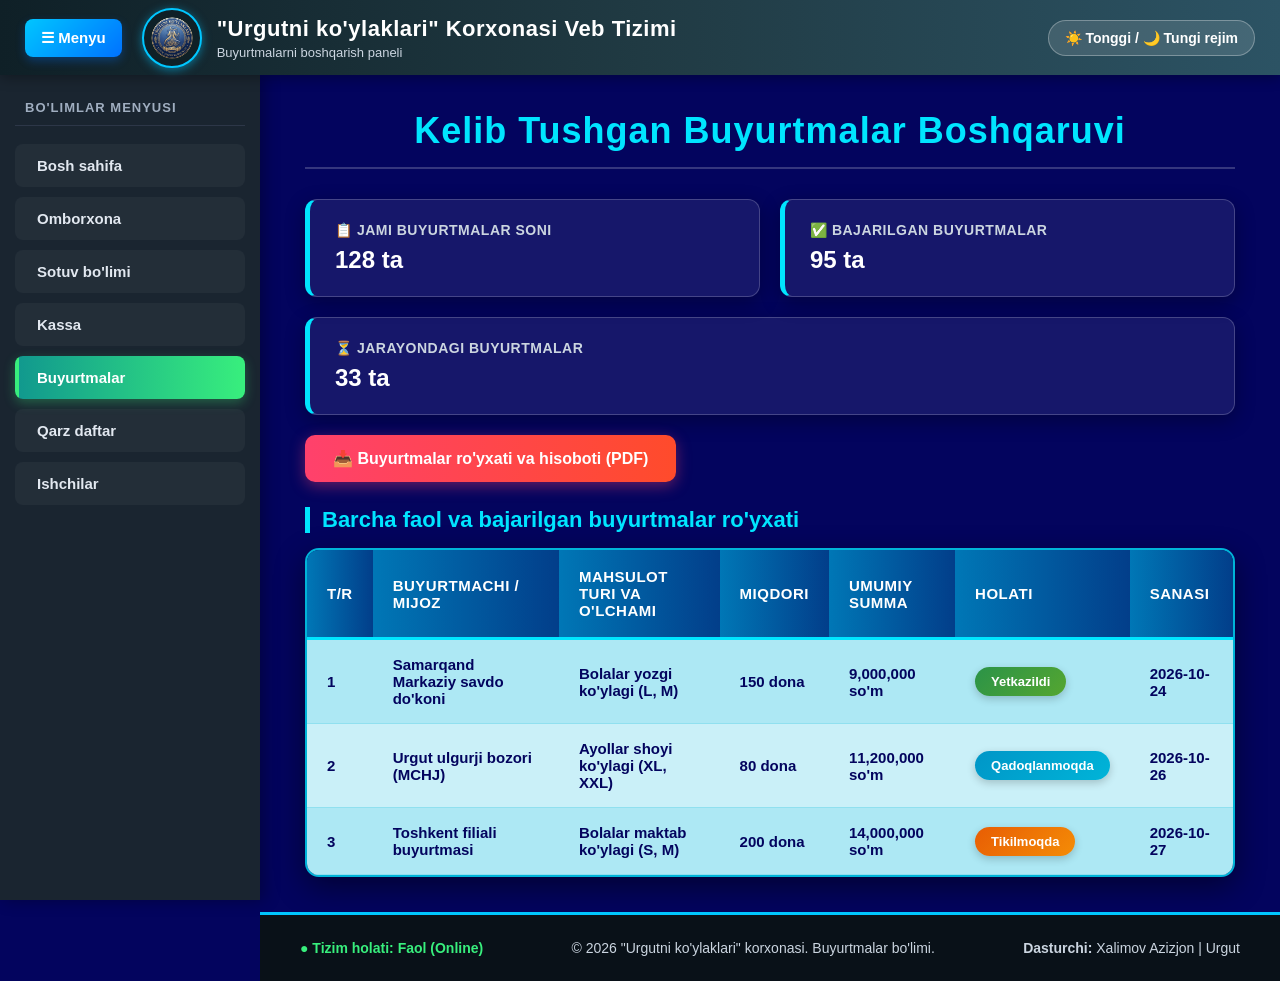
==== buyurtmalar.html @ d0684150 "Add files via upload" ====
<!DOCTYPE html>
<html lang="uz">
<head>
    <meta charset="UTF-8">
    <title>👕 "Urgutni ko'ylaklari" - Buyurtmalar Bo'limi</title>
    <style>
        /* Umumiy sahifa sozlamalari */
        body {
            font-family: 'Segoe UI', Tahoma, Geneva, Verdana, sans-serif;
            margin: 0;
            padding: 0;
            background-color: #03045e;
        }

        #menu-toggle, #theme-toggle {
            display: none;
        }

        /* Header qismi */
        header {
            position: fixed;
            top: 0;
            left: 0;
            right: 0;
            height: 75px;
            background: linear-gradient(90deg, #0f2027, #203a43, #2c5364);
            color: white;
            display: flex;
            align-items: center;
            justify-content: space-between;
            padding: 0 25px;
            box-shadow: 0 3px 12px rgba(0,0,0,0.3);
            z-index: 1000;
        }

        .header-left {
            display: flex;
            align-items: center;
        }

        .menu-btn {
            background: linear-gradient(135deg, #00c6ff, #0072ff);
            color: white;
            padding: 10px 16px;
            border-radius: 8px;
            cursor: pointer;
            font-size: 15px;
            font-weight: bold;
            margin-right: 20px;
            box-shadow: 0 4px 10px rgba(0, 114, 255, 0.3);
            transition: all 0.3s ease;
            user-select: none;
        }

        .menu-btn:hover {
            background: linear-gradient(135deg, #f857a6, #ff5858);
            transform: scale(1.05);
        }

        .brand-box {
            display: flex;
            align-items: center;
            gap: 15px;
        }

        .logo-wrapper {
            width: 56px;
            height: 56px;
            border-radius: 50%;
            border: 2px solid #00c6ff;
            box-shadow: 0 2px 10px rgba(0, 198, 255, 0.5);
            overflow: hidden;
            display: flex;
            align-items: center;
            justify-content: center;
            background-color: #0f2027;
            flex-shrink: 0;
        }

        .logo-img {
            width: 100%;
            height: 100%;
            object-fit: cover;
            transform: scale(1.25);
        }

        .header-title h1 {
            margin: 0;
            font-size: 22px;
            letter-spacing: 0.5px;
        }

        .header-title p {
            margin: 3px 0 0 0;
            color: #cbd5e0;
            font-size: 13px;
        }

        .theme-btn {
            background: rgba(255, 255, 255, 0.12);
            color: #ffffff;
            border: 1px solid rgba(255, 255, 255, 0.3);
            padding: 9px 16px;
            border-radius: 20px;
            cursor: pointer;
            font-weight: 600;
            font-size: 14px;
            transition: all 0.3s ease;
            user-select: none;
        }

        .theme-btn:hover {
            background: #00c6ff;
            color: #0f2027;
            border-color: #00c6ff;
        }

        /* Chap Sidebar */
        .left-sidebar {
            position: fixed;
            top: 75px;
            left: 0;
            bottom: 0;
            width: 260px;
            background-color: #1a2530;
            padding: 25px 15px;
            box-sizing: border-box;
            box-shadow: 4px 0 15px rgba(0,0,0,0.3);
            transition: transform 0.3s ease;
            z-index: 999;
            overflow-y: auto;
        }

        .left-sidebar h3 {
            color: #a0aec0;
            font-size: 13px;
            text-transform: uppercase;
            margin-top: 0;
            margin-bottom: 18px;
            padding-left: 10px;
            border-bottom: 1px solid #2d3748;
            padding-bottom: 10px;
            letter-spacing: 1px;
        }

        .left-sidebar a {
            display: block;
            color: #e2e8f0;
            text-decoration: none;
            padding: 13px 18px;
            margin-bottom: 10px;
            border-radius: 8px;
            font-weight: 600;
            font-size: 15px;
            background-color: rgba(255, 255, 255, 0.04);
            transition: all 0.3s ease;
            border-left: 4px solid transparent;
        }

        .left-sidebar a:hover {
            background: linear-gradient(90deg, #00c6ff 0%, #0072ff 100%);
            color: #ffffff;
            transform: translateX(8px);
            border-left: 4px solid #fff;
            box-shadow: 0 4px 15px rgba(0, 198, 255, 0.4);
        }

        .left-sidebar a.active {
            background: linear-gradient(90deg, #11998e 0%, #38ef7d 100%);
            color: #ffffff;
            box-shadow: 0 4px 12px rgba(56, 239, 125, 0.3);
        }

        /* Asosiy qism */
        .page-wrapper {
            margin-top: 75px;
            margin-left: 260px;
            transition: margin-left 0.3s ease;
            min-height: calc(100vh - 75px);
            display: flex;
            flex-direction: column;
        }

        #menu-toggle:checked ~ .left-sidebar {
            transform: translateX(-260px);
        }

        #menu-toggle:checked ~ .page-wrapper {
            margin-left: 0;
        }

        .main-content {
            flex: 1;
            padding: 35px 45px;
            background-color: #03045e;
            color: #ffffff;
            transition: background-color 0.3s ease, color 0.3s ease;
        }

        .top-description {
            text-align: center;
            margin-bottom: 30px;
            padding-bottom: 15px;
            border-bottom: 2px solid rgba(255, 255, 255, 0.2);
        }

        .top-description h2 {
            color: #00e5ff;
            font-size: 36px;
            margin: 0;
            letter-spacing: 1px;
        }

        /* Statistika kartochkalari */
        .stats-grid {
            display: flex;
            gap: 20px;
            margin-bottom: 20px;
            flex-wrap: wrap;
        }

        .stat-card {
            flex: 1;
            min-width: 250px;
            background: rgba(255, 255, 255, 0.08);
            border: 1px solid rgba(255, 255, 255, 0.2);
            border-left: 5px solid #00e5ff;
            padding: 22px 25px;
            border-radius: 12px;
            box-shadow: 0 6px 20px rgba(0,0,0,0.3);
            transition: transform 0.3s ease;
        }

        .stat-card:hover {
            transform: translateY(-5px);
            background: rgba(255, 255, 255, 0.14);
        }

        .stat-card h4 {
            margin: 0 0 8px 0;
            font-size: 14px;
            color: #cbd5e0;
            text-transform: uppercase;
            letter-spacing: 0.5px;
        }

        .stat-card .stat-value {
            font-size: 24px;
            font-weight: bold;
            color: #ffffff;
        }

        /* PDF Hisobot tugmasi bloki */
        .pdf-report-section {
            margin-bottom: 25px;
        }

        .pdf-report-btn {
            display: inline-block;
            background: linear-gradient(90deg, #ff416c, #ff4b2b);
            color: white;
            text-decoration: none;
            padding: 14px 28px;
            border-radius: 10px;
            font-weight: bold;
            font-size: 16px;
            text-align: center;
            box-shadow: 0 4px 15px rgba(255, 65, 108, 0.4);
            transition: transform 0.3s ease, box-shadow 0.3s ease;
        }

        .pdf-report-btn:hover {
            transform: translateY(-3px);
            box-shadow: 0 6px 20px rgba(255, 65, 108, 0.6);
        }

        /* Jadval dizayni */
        .table-section h3 {
            color: #00e5ff;
            font-size: 22px;
            margin-bottom: 15px;
            border-left: 5px solid #00e5ff;
            padding-left: 12px;
        }

        .table-container {
            border-radius: 14px;
            overflow: hidden;
            box-shadow: 0 10px 30px rgba(0, 0, 0, 0.45);
            border: 2px solid #00b4d8;
        }

        table {
            width: 100%;
            border-collapse: collapse;
        }

        th {
            background: linear-gradient(90deg, #0077b6, #023e8a);
            color: #ffffff;
            padding: 18px 20px;
            text-align: left;
            font-size: 15px;
            font-weight: bold;
            text-transform: uppercase;
            letter-spacing: 0.5px;
            border-bottom: 3px solid #00e5ff;
        }

        td {
            padding: 16px 20px;
            text-align: left;
            font-size: 15px;
            font-weight: 600;
            color: #03045e;
            border-bottom: 1px solid #90e0ef;
            transition: all 0.3s ease;
        }

        tr:nth-child(odd) td {
            background-color: #caf0f8;
        }

        tr:nth-child(even) td {
            background-color: #ade8f4;
        }

        tr:hover td {
            background: linear-gradient(90deg, #00b4d8, #0077b6);
            color: #ffffff;
            transform: scale(1.005);
            box-shadow: 0 4px 15px rgba(0, 180, 216, 0.4);
        }

        tr:hover td:first-child {
            border-left: 6px solid #00e5ff;
        }

        .badge {
            padding: 7px 16px;
            border-radius: 20px;
            font-size: 13px;
            font-weight: bold;
            color: white;
            display: inline-block;
            box-shadow: 0 3px 8px rgba(0,0,0,0.2);
        }

        .badge-green { background: linear-gradient(135deg, #2b9348, #55a630); }
        .badge-blue { background: linear-gradient(135deg, #0096c7, #00b4d8); }
        .badge-yellow { background: linear-gradient(135deg, #e85d04, #f48c06); }

        /* TONGGI REJIM SOZLAMALARI */
        #theme-toggle:checked ~ .page-wrapper .main-content {
            background-color: #f0f4f8;
            color: #2d3748;
        }

        #theme-toggle:checked ~ .page-wrapper .top-description h2,
        #theme-toggle:checked ~ .page-wrapper .table-section h3 {
            color: #03045e;
        }

        #theme-toggle:checked ~ .page-wrapper .stat-card {
            background: #ffffff;
            border-color: #cbd5e0;
            border-left: 5px solid #03045e;
        }

        #theme-toggle:checked ~ .page-wrapper .stat-card h4 {
            color: #718096;
        }

        #theme-toggle:checked ~ .page-wrapper .stat-card .stat-value {
            color: #03045e;
        }

        /* Footer */
        footer {
            background-color: #091118;
            color: #cbd5e0;
            padding: 25px 40px;
            display: flex;
            justify-content: space-between;
            align-items: center;
            flex-wrap: wrap;
            font-size: 14px;
            border-top: 3px solid #00c6ff;
        }

        .footer-status {
            color: #38ef7d;
            font-weight: bold;
        }
    </style>
</head>
<body>

    <input type="checkbox" id="menu-toggle">
    <input type="checkbox" id="theme-toggle">

    <!-- Header qismi -->
    <header>
        <div class="header-left">
            <label for="menu-toggle" class="menu-btn">☰ Menyu</label>
            <div class="brand-box">
                <div class="logo-wrapper">
                    <img src="assets/logo.png" alt="Logotip" class="logo-img">
                </div>
                <div class="header-title">
                    <h1>"Urgutni ko'ylaklari" Korxonasi Veb Tizimi</h1>
                    <p>Buyurtmalarni boshqarish paneli</p>
                </div>
            </div>
        </div>
        <label for="theme-toggle" class="theme-btn">☀️ Tonggi / 🌙 Tungi rejim</label>
    </header>

    <!-- Chap Sidebar -->
    <aside class="left-sidebar">
        <h3>Bo'limlar menyusi</h3>
        <a href="dashboard.html">Bosh sahifa</a>
        <a href="omborxona.html">Omborxona</a>
        <a href="sotuv.html">Sotuv bo'limi</a>
        <a href="kassa.html">Kassa</a>
        <a href="buyurtmalar.html" class="active">Buyurtmalar</a>
        <a href="qarz_daftar.html">Qarz daftar</a>
        <a href="ishchilar.html">Ishchilar</a>
    </aside>

    <!-- Asosiy qism -->
    <div class="page-wrapper">
        <main class="main-content">
            
            <div class="top-description">
                <h2>Kelib Tushgan Buyurtmalar Boshqaruvi</h2>
            </div>

            <!-- Statistika kartochkalari -->
            <div class="stats-grid">
                <div class="stat-card">
                    <h4>📋 Jami Buyurtmalar Soni</h4>
                    <div class="stat-value">128 ta</div>
                </div>
                <div class="stat-card">
                    <h4>✅ Bajarilgan Buyurtmalar</h4>
                    <div class="stat-value">95 ta</div>
                </div>
                <div class="stat-card">
                    <h4>⏳ Jarayondagi Buyurtmalar</h4>
                    <div class="stat-value">33 ta</div>
                </div>
            </div>

            <!-- Buyurtmalar ro'yxati PDF hisoboti tugmasi -->
            <div class="pdf-report-section">
                <a href="assets/buyurtmalar_hisobot.pdf" target="_blank" class="pdf-report-btn">📥 Buyurtmalar ro'yxati va hisoboti (PDF)</a>
            </div>

            <!-- Buyurtmalar jadvali -->
            <div class="table-section">
                <h3>Barcha faol va bajarilgan buyurtmalar ro'yxati</h3>
                <div class="table-container">
                    <table>
                        <tr>
                            <th>T/r</th>
                            <th>Buyurtmachi / Mijoz</th>
                            <th>Mahsulot turi va o'lchami</th>
                            <th>Miqdori</th>
                            <th>Umumiy summa</th>
                            <th>Holati</th>
                            <th>Sanasi</th>
                        </tr>
                        <tr>
                            <td>1</td>
                            <td>Samarqand Markaziy savdo do'koni</td>
                            <td>Bolalar yozgi ko'ylagi (L, M)</td>
                            <td>150 dona</td>
                            <td>9,000,000 so'm</td>
                            <td><span class="badge badge-green">Yetkazildi</span></td>
                            <td>2026-10-24</td>
                        </tr>
                        <tr>
                            <td>2</td>
                            <td>Urgut ulgurji bozori (MCHJ)</td>
                            <td>Ayollar shoyi ko'ylagi (XL, XXL)</td>
                            <td>80 dona</td>
                            <td>11,200,000 so'm</td>
                            <td><span class="badge badge-blue">Qadoqlanmoqda</span></td>
                            <td>2026-10-26</td>
                        </tr>
                        <tr>
                            <td>3</td>
                            <td>Toshkent filiali buyurtmasi</td>
                            <td>Bolalar maktab ko'ylagi (S, M)</td>
                            <td>200 dona</td>
                            <td>14,000,000 so'm</td>
                            <td><span class="badge badge-yellow">Tikilmoqda</span></td>
                            <td>2026-10-27</td>
                        </tr>
                    </table>
                </div>
            </div>

        </main>

        <!-- Footer -->
        <footer>
            <div>
                <span class="footer-status">● Tizim holati: Faol (Online)</span>
            </div>
            <div>
                &copy; 2026 "Urgutni ko'ylaklari" korxonasi. Buyurtmalar bo'limi.
            </div>
            <div>
                <strong>Dasturchi:</strong> Xalimov Azizjon | Urgut
            </div>
        </footer>
    </div>

</body>
</html>
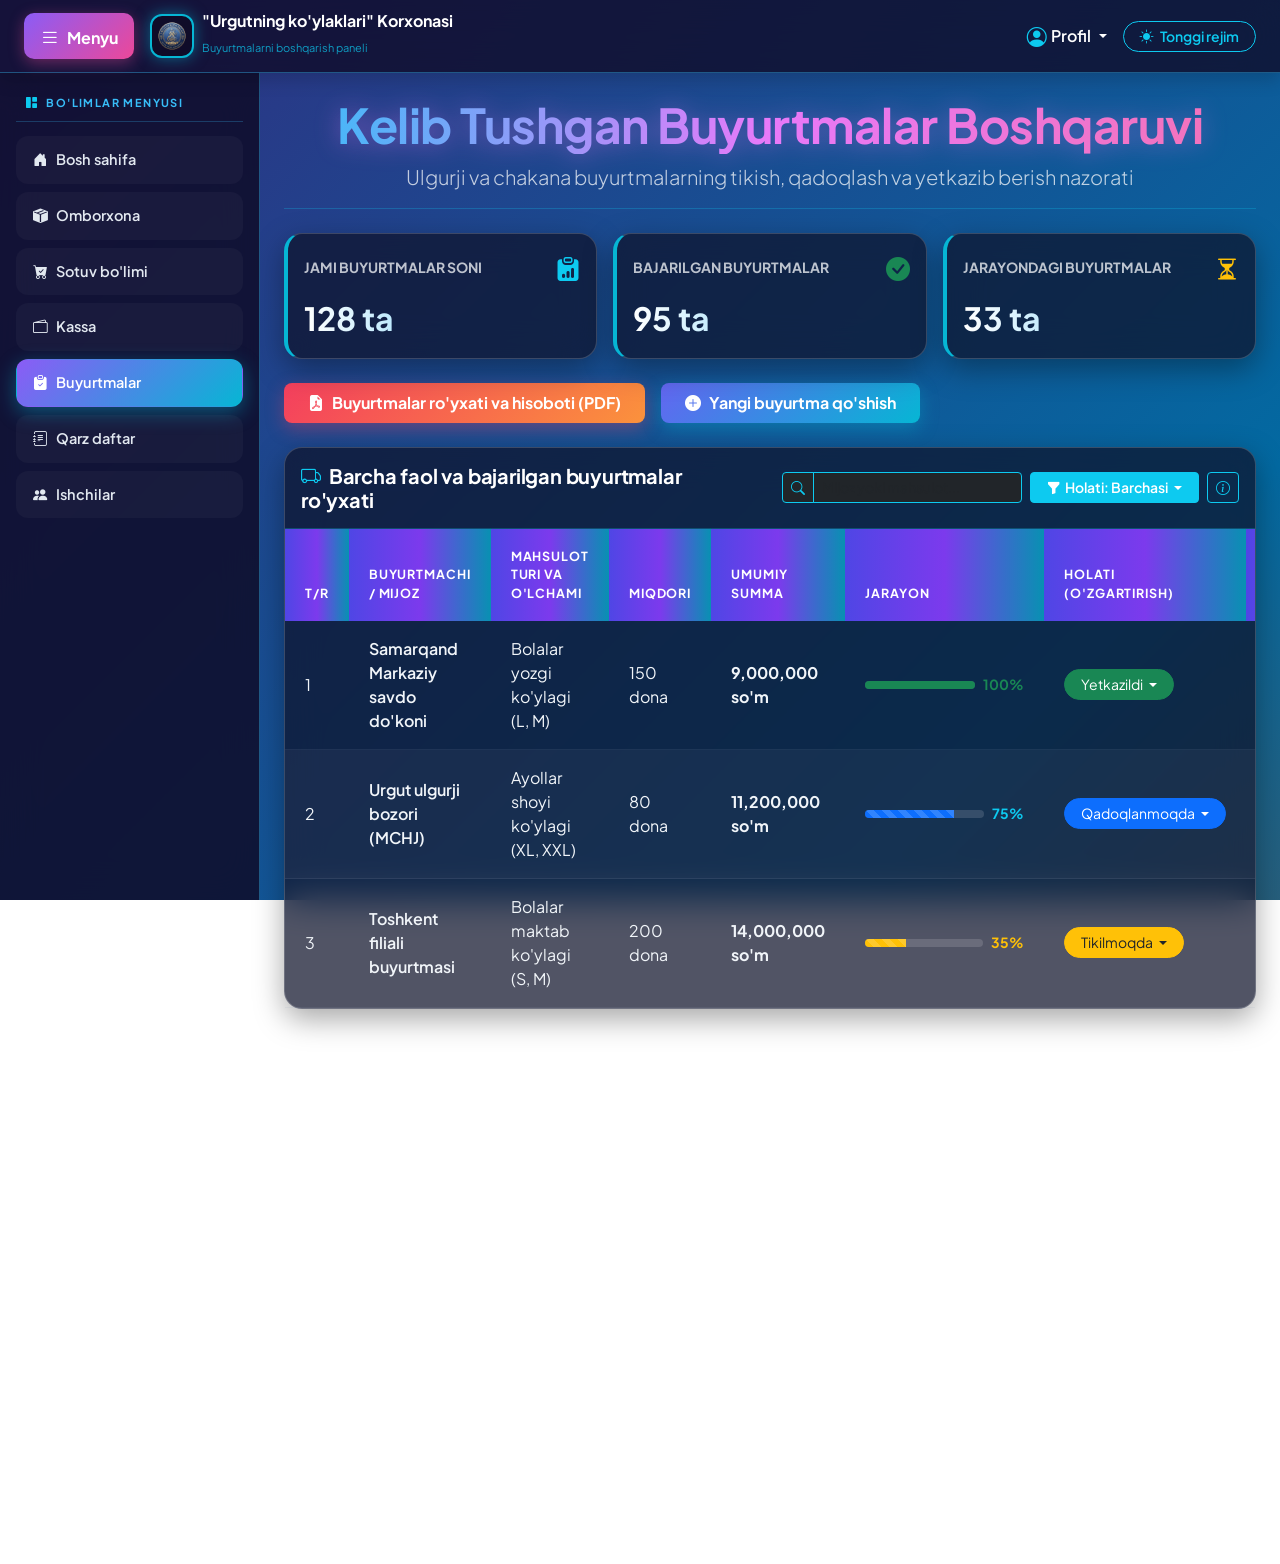
==== commit ee4418c8: "Bootstrap 5 va yangi Glassmorphism dizayn qo'shildi" ====
--- a/buyurtmalar.html
+++ b/buyurtmalar.html
@@ -2,521 +2,632 @@
 <html lang="uz">
 <head>
     <meta charset="UTF-8">
-    <title>👕 "Urgutni ko'ylaklari" - Buyurtmalar Bo'limi</title>
+    <!-- 1-ko'rsatkich: Moslashuvchanlik (Responsive) -->
+    <meta name="viewport" content="width=device-width, initial-scale=1.0">
+    <title>👕 "Urgutning ko'ylaklari" - Buyurtmalar Bo'limi</title>
+
+    <!-- Bootstrap 5 CSS -->
+    <link href="https://cdn.jsdelivr.net/npm/bootstrap@5.3.3/dist/css/bootstrap.min.css" rel="stylesheet">
+    <!-- 5-ko'rsatkich: Bootstrap Icons -->
+    <link href="https://cdn.jsdelivr.net/npm/bootstrap-icons@1.11.3/font/bootstrap-icons.min.css" rel="stylesheet">
+    <!-- Yagona umumiy CSS -->
+    <link rel="stylesheet" href="css/dashboard.css">
+
+    <!-- Buyurtmalar bo'limiga xos jilolanuvchi gradient -->
     <style>
-        /* Umumiy sahifa sozlamalari */
-        body {
-            font-family: 'Segoe UI', Tahoma, Geneva, Verdana, sans-serif;
-            margin: 0;
-            padding: 0;
-            background-color: #03045e;
-        }
-
-        #menu-toggle, #theme-toggle {
-            display: none;
-        }
-
-        /* Header qismi */
-        header {
-            position: fixed;
-            top: 0;
-            left: 0;
-            right: 0;
-            height: 75px;
-            background: linear-gradient(90deg, #0f2027, #203a43, #2c5364);
-            color: white;
-            display: flex;
-            align-items: center;
-            justify-content: space-between;
-            padding: 0 25px;
-            box-shadow: 0 3px 12px rgba(0,0,0,0.3);
-            z-index: 1000;
-        }
-
-        .header-left {
-            display: flex;
-            align-items: center;
-        }
-
-        .menu-btn {
-            background: linear-gradient(135deg, #00c6ff, #0072ff);
-            color: white;
-            padding: 10px 16px;
-            border-radius: 8px;
-            cursor: pointer;
-            font-size: 15px;
-            font-weight: bold;
-            margin-right: 20px;
-            box-shadow: 0 4px 10px rgba(0, 114, 255, 0.3);
-            transition: all 0.3s ease;
-            user-select: none;
-        }
-
-        .menu-btn:hover {
-            background: linear-gradient(135deg, #f857a6, #ff5858);
-            transform: scale(1.05);
-        }
-
-        .brand-box {
-            display: flex;
-            align-items: center;
-            gap: 15px;
-        }
-
-        .logo-wrapper {
-            width: 56px;
-            height: 56px;
-            border-radius: 50%;
-            border: 2px solid #00c6ff;
-            box-shadow: 0 2px 10px rgba(0, 198, 255, 0.5);
-            overflow: hidden;
-            display: flex;
-            align-items: center;
-            justify-content: center;
-            background-color: #0f2027;
-            flex-shrink: 0;
-        }
-
-        .logo-img {
-            width: 100%;
-            height: 100%;
-            object-fit: cover;
-            transform: scale(1.25);
-        }
-
-        .header-title h1 {
-            margin: 0;
-            font-size: 22px;
-            letter-spacing: 0.5px;
-        }
-
-        .header-title p {
-            margin: 3px 0 0 0;
-            color: #cbd5e0;
-            font-size: 13px;
-        }
-
-        .theme-btn {
-            background: rgba(255, 255, 255, 0.12);
-            color: #ffffff;
-            border: 1px solid rgba(255, 255, 255, 0.3);
-            padding: 9px 16px;
-            border-radius: 20px;
-            cursor: pointer;
-            font-weight: 600;
-            font-size: 14px;
-            transition: all 0.3s ease;
-            user-select: none;
-        }
-
-        .theme-btn:hover {
-            background: #00c6ff;
-            color: #0f2027;
-            border-color: #00c6ff;
-        }
-
-        /* Chap Sidebar */
-        .left-sidebar {
-            position: fixed;
-            top: 75px;
-            left: 0;
-            bottom: 0;
-            width: 260px;
-            background-color: #1a2530;
-            padding: 25px 15px;
-            box-sizing: border-box;
-            box-shadow: 4px 0 15px rgba(0,0,0,0.3);
-            transition: transform 0.3s ease;
-            z-index: 999;
-            overflow-y: auto;
-        }
-
-        .left-sidebar h3 {
-            color: #a0aec0;
-            font-size: 13px;
-            text-transform: uppercase;
-            margin-top: 0;
-            margin-bottom: 18px;
-            padding-left: 10px;
-            border-bottom: 1px solid #2d3748;
-            padding-bottom: 10px;
-            letter-spacing: 1px;
-        }
-
-        .left-sidebar a {
-            display: block;
-            color: #e2e8f0;
-            text-decoration: none;
-            padding: 13px 18px;
-            margin-bottom: 10px;
-            border-radius: 8px;
-            font-weight: 600;
-            font-size: 15px;
-            background-color: rgba(255, 255, 255, 0.04);
-            transition: all 0.3s ease;
-            border-left: 4px solid transparent;
-        }
-
-        .left-sidebar a:hover {
-            background: linear-gradient(90deg, #00c6ff 0%, #0072ff 100%);
-            color: #ffffff;
-            transform: translateX(8px);
-            border-left: 4px solid #fff;
-            box-shadow: 0 4px 15px rgba(0, 198, 255, 0.4);
-        }
-
-        .left-sidebar a.active {
-            background: linear-gradient(90deg, #11998e 0%, #38ef7d 100%);
-            color: #ffffff;
-            box-shadow: 0 4px 12px rgba(56, 239, 125, 0.3);
-        }
-
-        /* Asosiy qism */
-        .page-wrapper {
-            margin-top: 75px;
-            margin-left: 260px;
-            transition: margin-left 0.3s ease;
-            min-height: calc(100vh - 75px);
-            display: flex;
-            flex-direction: column;
-        }
-
-        #menu-toggle:checked ~ .left-sidebar {
-            transform: translateX(-260px);
-        }
-
-        #menu-toggle:checked ~ .page-wrapper {
-            margin-left: 0;
-        }
-
-        .main-content {
-            flex: 1;
-            padding: 35px 45px;
-            background-color: #03045e;
-            color: #ffffff;
-            transition: background-color 0.3s ease, color 0.3s ease;
-        }
-
-        .top-description {
-            text-align: center;
-            margin-bottom: 30px;
-            padding-bottom: 15px;
-            border-bottom: 2px solid rgba(255, 255, 255, 0.2);
-        }
-
-        .top-description h2 {
-            color: #00e5ff;
-            font-size: 36px;
-            margin: 0;
-            letter-spacing: 1px;
-        }
-
-        /* Statistika kartochkalari */
-        .stats-grid {
-            display: flex;
-            gap: 20px;
-            margin-bottom: 20px;
-            flex-wrap: wrap;
-        }
-
-        .stat-card {
-            flex: 1;
-            min-width: 250px;
-            background: rgba(255, 255, 255, 0.08);
-            border: 1px solid rgba(255, 255, 255, 0.2);
-            border-left: 5px solid #00e5ff;
-            padding: 22px 25px;
-            border-radius: 12px;
-            box-shadow: 0 6px 20px rgba(0,0,0,0.3);
-            transition: transform 0.3s ease;
-        }
-
-        .stat-card:hover {
-            transform: translateY(-5px);
-            background: rgba(255, 255, 255, 0.14);
-        }
-
-        .stat-card h4 {
-            margin: 0 0 8px 0;
-            font-size: 14px;
-            color: #cbd5e0;
-            text-transform: uppercase;
-            letter-spacing: 0.5px;
-        }
-
-        .stat-card .stat-value {
-            font-size: 24px;
-            font-weight: bold;
-            color: #ffffff;
-        }
-
-        /* PDF Hisobot tugmasi bloki */
-        .pdf-report-section {
-            margin-bottom: 25px;
-        }
-
-        .pdf-report-btn {
-            display: inline-block;
-            background: linear-gradient(90deg, #ff416c, #ff4b2b);
-            color: white;
-            text-decoration: none;
-            padding: 14px 28px;
-            border-radius: 10px;
-            font-weight: bold;
-            font-size: 16px;
-            text-align: center;
-            box-shadow: 0 4px 15px rgba(255, 65, 108, 0.4);
-            transition: transform 0.3s ease, box-shadow 0.3s ease;
-        }
-
-        .pdf-report-btn:hover {
-            transform: translateY(-3px);
-            box-shadow: 0 6px 20px rgba(255, 65, 108, 0.6);
-        }
-
-        /* Jadval dizayni */
-        .table-section h3 {
-            color: #00e5ff;
-            font-size: 22px;
-            margin-bottom: 15px;
-            border-left: 5px solid #00e5ff;
-            padding-left: 12px;
-        }
-
-        .table-container {
-            border-radius: 14px;
-            overflow: hidden;
-            box-shadow: 0 10px 30px rgba(0, 0, 0, 0.45);
-            border: 2px solid #00b4d8;
-        }
-
-        table {
-            width: 100%;
-            border-collapse: collapse;
-        }
-
-        th {
-            background: linear-gradient(90deg, #0077b6, #023e8a);
-            color: #ffffff;
-            padding: 18px 20px;
-            text-align: left;
-            font-size: 15px;
-            font-weight: bold;
-            text-transform: uppercase;
-            letter-spacing: 0.5px;
-            border-bottom: 3px solid #00e5ff;
-        }
-
-        td {
-            padding: 16px 20px;
-            text-align: left;
-            font-size: 15px;
-            font-weight: 600;
-            color: #03045e;
-            border-bottom: 1px solid #90e0ef;
-            transition: all 0.3s ease;
-        }
-
-        tr:nth-child(odd) td {
-            background-color: #caf0f8;
-        }
-
-        tr:nth-child(even) td {
-            background-color: #ade8f4;
-        }
-
-        tr:hover td {
-            background: linear-gradient(90deg, #00b4d8, #0077b6);
-            color: #ffffff;
-            transform: scale(1.005);
-            box-shadow: 0 4px 15px rgba(0, 180, 216, 0.4);
-        }
-
-        tr:hover td:first-child {
-            border-left: 6px solid #00e5ff;
-        }
-
-        .badge {
-            padding: 7px 16px;
-            border-radius: 20px;
-            font-size: 13px;
-            font-weight: bold;
-            color: white;
-            display: inline-block;
-            box-shadow: 0 3px 8px rgba(0,0,0,0.2);
-        }
-
-        .badge-green { background: linear-gradient(135deg, #2b9348, #55a630); }
-        .badge-blue { background: linear-gradient(135deg, #0096c7, #00b4d8); }
-        .badge-yellow { background: linear-gradient(135deg, #e85d04, #f48c06); }
-
-        /* TONGGI REJIM SOZLAMALARI */
-        #theme-toggle:checked ~ .page-wrapper .main-content {
-            background-color: #f0f4f8;
-            color: #2d3748;
-        }
-
-        #theme-toggle:checked ~ .page-wrapper .top-description h2,
-        #theme-toggle:checked ~ .page-wrapper .table-section h3 {
-            color: #03045e;
-        }
-
-        #theme-toggle:checked ~ .page-wrapper .stat-card {
-            background: #ffffff;
-            border-color: #cbd5e0;
-            border-left: 5px solid #03045e;
-        }
-
-        #theme-toggle:checked ~ .page-wrapper .stat-card h4 {
-            color: #718096;
-        }
-
-        #theme-toggle:checked ~ .page-wrapper .stat-card .stat-value {
-            color: #03045e;
-        }
-
-        /* Footer */
-        footer {
-            background-color: #091118;
-            color: #cbd5e0;
-            padding: 25px 40px;
-            display: flex;
-            justify-content: space-between;
-            align-items: center;
-            flex-wrap: wrap;
-            font-size: 14px;
-            border-top: 3px solid #00c6ff;
-        }
-
-        .footer-status {
-            color: #38ef7d;
-            font-weight: bold;
+        body.buyurtmalar-page {
+            background: linear-gradient(
+                -45deg,
+                #0f172a,
+                #1e3a8a,
+                #4c1d95,
+                #92400e,
+                #0369a1,
+                #312e81
+            );
+            background-size: 400% 400%;
+            animation: orderAurora 9s ease infinite;
+            background-attachment: fixed;
+        }
+
+        @keyframes orderAurora {
+            0% { background-position: 0% 50%; }
+            50% { background-position: 100% 50%; }
+            100% { background-position: 0% 50%; }
+        }
+
+        body.buyurtmalar-page.light-mode {
+            background: linear-gradient(-45deg, #e0f2fe, #ede9fe, #fef3c7, #dbeafe, #f3e8ff);
+            background-size: 400% 400%;
+            animation: orderAurora 9s ease infinite;
+        }
+
+        .pdf-order-btn {
+            background: linear-gradient(135deg, #f43f5e, #fb923c);
+            border: none;
+            box-shadow: 0 6px 18px rgba(244, 63, 94, 0.35);
+            transition: all 0.25s ease;
+        }
+
+        .pdf-order-btn:hover {
+            transform: translateY(-2px);
+            box-shadow: 0 10px 24px rgba(251, 146, 60, 0.5);
+        }
+
+        .new-order-btn {
+            background: linear-gradient(135deg, #6366f1, #06b6d4);
+            border: none;
+            box-shadow: 0 6px 18px rgba(6, 182, 212, 0.35);
+            transition: all 0.25s ease;
+        }
+
+        .new-order-btn:hover {
+            transform: translateY(-2px);
+            box-shadow: 0 10px 24px rgba(99, 102, 241, 0.55);
+        }
+
+        .order-progress {
+            height: 8px;
+            min-width: 110px;
+            background-color: rgba(255, 255, 255, 0.14);
+        }
+
+        body.light-mode .order-progress {
+            background-color: #e2e8f0;
         }
     </style>
 </head>
-<body>
-
-    <input type="checkbox" id="menu-toggle">
-    <input type="checkbox" id="theme-toggle">
-
-    <!-- Header qismi -->
-    <header>
-        <div class="header-left">
-            <label for="menu-toggle" class="menu-btn">☰ Menyu</label>
-            <div class="brand-box">
+<body class="buyurtmalar-page">
+
+    <!-- 7-ko'rsatkich: Konteynerli menyu (Navbar + Container) -->
+    <nav class="navbar navbar-expand-lg navbar-dark custom-navbar fixed-top shadow">
+        <div class="container-fluid px-3 px-lg-4">
+            <button id="menuToggleBtn" class="btn btn-info text-white fw-bold me-3 menu-btn" type="button">
+                <i class="bi bi-list fs-5 me-1"></i> Menyu
+            </button>
+
+            <a class="navbar-brand d-flex align-items-center gap-2 me-auto" href="dashboard.html">
                 <div class="logo-wrapper">
                     <img src="assets/logo.png" alt="Logotip" class="logo-img">
                 </div>
-                <div class="header-title">
-                    <h1>"Urgutni ko'ylaklari" Korxonasi Veb Tizimi</h1>
-                    <p>Buyurtmalarni boshqarish paneli</p>
-                </div>
+                <div class="d-none d-sm-block">
+                    <div class="fw-bold fs-6 lh-1 text-white">"Urgutning ko'ylaklari" Korxonasi</div>
+                    <small class="text-info opacity-75" style="font-size: 11px;">Buyurtmalarni boshqarish paneli</small>
+                </div>
+            </a>
+
+            <button class="navbar-toggler border-info" type="button" data-bs-toggle="collapse" data-bs-target="#topNavbarContent">
+                <span class="navbar-toggler-icon"></span>
+            </button>
+
+            <div class="collapse navbar-collapse justify-content-end gap-3 mt-3 mt-lg-0" id="topNavbarContent">
+                <!-- 6-ko'rsatkich: Oddiy Dropdown komponenti -->
+                <div class="dropdown">
+                    <a class="nav-link dropdown-toggle text-white fw-semibold d-flex align-items-center gap-1" href="#" role="button" data-bs-toggle="dropdown" aria-expanded="false">
+                        <i class="bi bi-person-circle text-info fs-5"></i> Profil
+                    </a>
+                    <ul class="dropdown-menu dropdown-menu-end dropdown-menu-dark border-info shadow">
+                        <li><h6 class="dropdown-header text-info">Administrator</h6></li>
+                        <li><a class="dropdown-item" href="ishchilar.html"><i class="bi bi-people me-2"></i>Xodimlar</a></li>
+                        <li><a class="dropdown-item" href="kassa.html"><i class="bi bi-cash-stack me-2"></i>Kassa hisobi</a></li>
+                        <li><hr class="dropdown-divider border-secondary"></li>
+                        <li><a class="dropdown-item text-danger" href="index.html"><i class="bi bi-box-arrow-right me-2"></i>Tizimdan chiqish</a></li>
+                    </ul>
+                </div>
+
+                <!-- Tonggi / Tungi rejim tugmasi -->
+                <button id="themeToggleBtn" class="btn btn-sm btn-outline-info rounded-pill px-3 fw-semibold" type="button"
+                        data-bs-toggle="tooltip" data-bs-placement="bottom" title="Tonggi va Tungi rejimni almashtirish">
+                    <i class="bi bi-sun-fill me-1" id="themeIcon"></i>
+                    <span id="themeText">Tonggi rejim</span>
+                </button>
             </div>
         </div>
-        <label for="theme-toggle" class="theme-btn">☀️ Tonggi / 🌙 Tungi rejim</label>
-    </header>
-
-    <!-- Chap Sidebar -->
-    <aside class="left-sidebar">
-        <h3>Bo'limlar menyusi</h3>
-        <a href="dashboard.html">Bosh sahifa</a>
-        <a href="omborxona.html">Omborxona</a>
-        <a href="sotuv.html">Sotuv bo'limi</a>
-        <a href="kassa.html">Kassa</a>
-        <a href="buyurtmalar.html" class="active">Buyurtmalar</a>
-        <a href="qarz_daftar.html">Qarz daftar</a>
-        <a href="ishchilar.html">Ishchilar</a>
+    </nav>
+
+    <!-- CHAP QOTIRILGAN SIDEBAR -->
+    <aside id="leftSidebar" class="left-sidebar">
+        <h6 class="sidebar-heading text-uppercase fw-bold">
+            <i class="bi bi-grid-1x2-fill text-info me-2"></i>Bo'limlar menyusi
+        </h6>
+        <nav class="nav flex-column gap-2">
+            <a href="dashboard.html" class="sidebar-link"><i class="bi bi-house-door-fill me-2"></i>Bosh sahifa</a>
+            <a href="omborxona.html" class="sidebar-link"><i class="bi bi-box-seam-fill me-2"></i>Omborxona</a>
+            <a href="sotuv.html" class="sidebar-link"><i class="bi bi-cart-check-fill me-2"></i>Sotuv bo'limi</a>
+            <a href="kassa.html" class="sidebar-link"><i class="bi bi-wallet2 me-2"></i>Kassa</a>
+            <a href="buyurtmalar.html" class="sidebar-link active"><i class="bi bi-clipboard-check-fill me-2"></i>Buyurtmalar</a>
+            <a href="qarz_daftar.html" class="sidebar-link"><i class="bi bi-journal-text me-2"></i>Qarz daftar</a>
+            <a href="ishchilar.html" class="sidebar-link"><i class="bi bi-people-fill me-2"></i>Ishchilar</a>
+        </nav>
     </aside>
 
-    <!-- Asosiy qism -->
+    <!-- ASOSIY SAHIFA KONTEYNERI -->
     <div class="page-wrapper">
         <main class="main-content">
-            
-            <div class="top-description">
-                <h2>Kelib Tushgan Buyurtmalar Boshqaruvi</h2>
+            <div class="container-fluid px-3 px-lg-4 py-4">
+
+                <!-- 2-ko'rsatkich: Matnlar dizayni -->
+                <div class="text-center pb-3 mb-4 border-bottom border-info border-opacity-25">
+                    <h1 class="display-5 fw-bold section-title mb-2">Kelib Tushgan Buyurtmalar Boshqaruvi</h1>
+                    <p class="lead opacity-75 mb-0">Ulgurji va chakana buyurtmalarning tikish, qadoqlash va yetkazib berish nazorati</p>
+                </div>
+
+                <!-- 9-ko'rsatkich: Bootstrap Panel (Card) — Jonli Statistika -->
+                <div class="row g-3 mb-4">
+                    <div class="col-md-4">
+                        <div class="card custom-card stat-card h-100" data-bs-toggle="tooltip" title="Tizimga kiritilgan barcha buyurtmalar">
+                            <div class="card-body">
+                                <div class="d-flex justify-content-between align-items-center mb-2">
+                                    <h6 class="text-uppercase small fw-bold opacity-75 mb-0">Jami Buyurtmalar Soni</h6>
+                                    <i class="bi bi-clipboard-data-fill fs-4 text-info"></i>
+                                </div>
+                                <div class="fs-2 fw-bold stat-value"><span id="statTotal">128</span> ta</div>
+                            </div>
+                        </div>
+                    </div>
+                    <div class="col-md-4">
+                        <div class="card custom-card stat-card h-100" data-bs-toggle="tooltip" title="Mijozlarga to'liq yetkazib berilganlar">
+                            <div class="card-body">
+                                <div class="d-flex justify-content-between align-items-center mb-2">
+                                    <h6 class="text-uppercase small fw-bold opacity-75 mb-0">Bajarilgan Buyurtmalar</h6>
+                                    <i class="bi bi-check-circle-fill fs-4 text-success"></i>
+                                </div>
+                                <div class="fs-2 fw-bold stat-value"><span id="statDone">95</span> ta</div>
+                            </div>
+                        </div>
+                    </div>
+                    <div class="col-md-4">
+                        <div class="card custom-card stat-card h-100" data-bs-toggle="tooltip" title="Hozirda tikilayotgan yoki qadoqlanayotganlar">
+                            <div class="card-body">
+                                <div class="d-flex justify-content-between align-items-center mb-2">
+                                    <h6 class="text-uppercase small fw-bold opacity-75 mb-0">Jarayondagi Buyurtmalar</h6>
+                                    <i class="bi bi-hourglass-split fs-4 text-warning"></i>
+                                </div>
+                                <div class="fs-2 fw-bold stat-value"><span id="statProgress">33</span> ta</div>
+                            </div>
+                        </div>
+                    </div>
+                </div>
+
+                <!-- Tezkor amallar: PDF Hisobot va Yangi buyurtma -->
+                <div class="d-flex flex-wrap gap-3 mb-4">
+                    <a href="assets/buyurtmalar_hisobot.pdf" target="_blank" class="btn btn-danger pdf-order-btn fw-bold px-4 py-2 rounded-3">
+                        <i class="bi bi-file-earmark-pdf-fill me-2"></i>Buyurtmalar ro'yxati va hisoboti (PDF)
+                    </a>
+                    <button type="button" class="btn btn-primary new-order-btn fw-bold px-4 py-2 rounded-3" data-bs-toggle="modal" data-bs-target="#newOrderModal">
+                        <i class="bi bi-plus-circle-fill me-2"></i>Yangi buyurtma qo'shish
+                    </button>
+                </div>
+
+                <!-- 3, 4, 6 va 8-ko'rsatkichlar: Buyurtmalar Jadvali -->
+                <div class="card custom-card mb-4">
+                    <div class="card-header bg-transparent border-bottom border-info border-opacity-25 py-3">
+                        <div class="row g-3 align-items-center justify-content-between">
+                            <div class="col-lg-5">
+                                <h4 class="h5 fw-bold section-heading mb-0">
+                                    <i class="bi bi-truck text-info me-2"></i>Barcha faol va bajarilgan buyurtmalar ro'yxati
+                                </h4>
+                            </div>
+                            <div class="col-lg-7">
+                                <div class="d-flex flex-wrap justify-content-lg-end gap-2">
+                                    <!-- 4-ko'rsatkich: Jonli qidiruv -->
+                                    <div class="input-group input-group-sm" style="max-width: 240px;">
+                                        <span class="input-group-text bg-dark border-info text-info"><i class="bi bi-search"></i></span>
+                                        <input type="text" id="orderSearch" class="form-control bg-dark text-white border-info" placeholder="Mijoz yoki mahsulot...">
+                                    </div>
+
+                                    <!-- 6-ko'rsatkich: Button Dropdown (Holat bo'yicha filtr) -->
+                                    <div class="btn-group btn-group-sm">
+                                        <button type="button" class="btn btn-info text-white fw-semibold dropdown-toggle px-3" data-bs-toggle="dropdown" id="statusFilterBtn">
+                                            <i class="bi bi-funnel-fill me-1"></i>Holati: Barchasi
+                                        </button>
+                                        <ul class="dropdown-menu dropdown-menu-end dropdown-menu-dark border-info">
+                                            <li><button class="dropdown-item status-filter active" data-filter="all"><i class="bi bi-grid me-2 text-info"></i>Barchasi</button></li>
+                                            <li><button class="dropdown-item status-filter" data-filter="yetkazildi"><i class="bi bi-check-circle me-2 text-success"></i>Yetkazildi</button></li>
+                                            <li><button class="dropdown-item status-filter" data-filter="qadoqlanmoqda"><i class="bi bi-box-seam me-2 text-primary"></i>Qadoqlanmoqda</button></li>
+                                            <li><button class="dropdown-item status-filter" data-filter="tikilmoqda"><i class="bi bi-scissors me-2 text-warning"></i>Tikilmoqda</button></li>
+                                        </ul>
+                                    </div>
+
+                                    <!-- 8-ko'rsatkich: Popover -->
+                                    <button type="button" class="btn btn-sm btn-outline-info"
+                                            data-bs-toggle="popover"
+                                            data-bs-trigger="focus"
+                                            data-bs-placement="left"
+                                            data-bs-title="Jonli holat boshqaruvi"
+                                            data-bs-content="Jadvaldagi istalgan buyurtma holatini ustiga bosib o'zgartirishingiz mumkin. Statistika va jarayon chizig'i avtomatik yangilanadi.">
+                                        <i class="bi bi-info-circle"></i>
+                                    </button>
+                                </div>
+                            </div>
+                        </div>
+                    </div>
+
+                    <div class="card-body p-0">
+                        <div class="table-responsive">
+                            <table class="table table-hover align-middle mb-0 custom-table" id="ordersTable">
+                                <thead>
+                                    <tr>
+                                        <th>T/r</th>
+                                        <th>Buyurtmachi / Mijoz</th>
+                                        <th>Mahsulot turi va o'lchami</th>
+                                        <th>Miqdori</th>
+                                        <th>Umumiy summa</th>
+                                        <th>Jarayon</th>
+                                        <th>Holati (O'zgartirish)</th>
+                                        <th>Sanasi</th>
+                                    </tr>
+                                </thead>
+                                <tbody>
+                                    <tr data-status="yetkazildi">
+                                        <td>1</td>
+                                        <td class="fw-semibold">Samarqand Markaziy savdo do'koni</td>
+                                        <td>Bolalar yozgi ko'ylagi (L, M)</td>
+                                        <td>150 dona</td>
+                                        <td class="fw-bold">9,000,000 so'm</td>
+                                        <td>
+                                            <div class="d-flex align-items-center gap-2">
+                                                <div class="progress order-progress flex-grow-1">
+                                                    <div class="progress-bar bg-success" style="width: 100%"></div>
+                                                </div>
+                                                <small class="fw-bold text-success progress-text">100%</small>
+                                            </div>
+                                        </td>
+                                        <td>
+                                            <div class="dropdown">
+                                                <button class="btn btn-sm btn-success rounded-pill px-3 dropdown-toggle status-toggle-btn" type="button" data-bs-toggle="dropdown">
+                                                    Yetkazildi
+                                                </button>
+                                                <ul class="dropdown-menu dropdown-menu-dark border-info">
+                                                    <li><button class="dropdown-item change-status-btn" data-new="tikilmoqda"><i class="bi bi-scissors text-warning me-2"></i>Tikilmoqda (35%)</button></li>
+                                                    <li><button class="dropdown-item change-status-btn" data-new="qadoqlanmoqda"><i class="bi bi-box-seam text-primary me-2"></i>Qadoqlanmoqda (75%)</button></li>
+                                                    <li><button class="dropdown-item change-status-btn" data-new="yetkazildi"><i class="bi bi-check-circle text-success me-2"></i>Yetkazildi (100%)</button></li>
+                                                </ul>
+                                            </div>
+                                        </td>
+                                        <td>2026-10-24</td>
+                                    </tr>
+                                    <tr data-status="qadoqlanmoqda">
+                                        <td>2</td>
+                                        <td class="fw-semibold">Urgut ulgurji bozori (MCHJ)</td>
+                                        <td>Ayollar shoyi ko'ylagi (XL, XXL)</td>
+                                        <td>80 dona</td>
+                                        <td class="fw-bold">11,200,000 so'm</td>
+                                        <td>
+                                            <div class="d-flex align-items-center gap-2">
+                                                <div class="progress order-progress flex-grow-1">
+                                                    <div class="progress-bar bg-primary progress-bar-striped progress-bar-animated" style="width: 75%"></div>
+                                                </div>
+                                                <small class="fw-bold text-info progress-text">75%</small>
+                                            </div>
+                                        </td>
+                                        <td>
+                                            <div class="dropdown">
+                                                <button class="btn btn-sm btn-primary rounded-pill px-3 dropdown-toggle status-toggle-btn" type="button" data-bs-toggle="dropdown">
+                                                    Qadoqlanmoqda
+                                                </button>
+                                                <ul class="dropdown-menu dropdown-menu-dark border-info">
+                                                    <li><button class="dropdown-item change-status-btn" data-new="tikilmoqda"><i class="bi bi-scissors text-warning me-2"></i>Tikilmoqda (35%)</button></li>
+                                                    <li><button class="dropdown-item change-status-btn" data-new="qadoqlanmoqda"><i class="bi bi-box-seam text-primary me-2"></i>Qadoqlanmoqda (75%)</button></li>
+                                                    <li><button class="dropdown-item change-status-btn" data-new="yetkazildi"><i class="bi bi-check-circle text-success me-2"></i>Yetkazildi (100%)</button></li>
+                                                </ul>
+                                            </div>
+                                        </td>
+                                        <td>2026-10-26</td>
+                                    </tr>
+                                    <tr data-status="tikilmoqda">
+                                        <td>3</td>
+                                        <td class="fw-semibold">Toshkent filiali buyurtmasi</td>
+                                        <td>Bolalar maktab ko'ylagi (S, M)</td>
+                                        <td>200 dona</td>
+                                        <td class="fw-bold">14,000,000 so'm</td>
+                                        <td>
+                                            <div class="d-flex align-items-center gap-2">
+                                                <div class="progress order-progress flex-grow-1">
+                                                    <div class="progress-bar bg-warning progress-bar-striped progress-bar-animated" style="width: 35%"></div>
+                                                </div>
+                                                <small class="fw-bold text-warning progress-text">35%</small>
+                                            </div>
+                                        </td>
+                                        <td>
+                                            <div class="dropdown">
+                                                <button class="btn btn-sm btn-warning text-dark rounded-pill px-3 dropdown-toggle status-toggle-btn" type="button" data-bs-toggle="dropdown">
+                                                    Tikilmoqda
+                                                </button>
+                                                <ul class="dropdown-menu dropdown-menu-dark border-info">
+                                                    <li><button class="dropdown-item change-status-btn" data-new="tikilmoqda"><i class="bi bi-scissors text-warning me-2"></i>Tikilmoqda (35%)</button></li>
+                                                    <li><button class="dropdown-item change-status-btn" data-new="qadoqlanmoqda"><i class="bi bi-box-seam text-primary me-2"></i>Qadoqlanmoqda (75%)</button></li>
+                                                    <li><button class="dropdown-item change-status-btn" data-new="yetkazildi"><i class="bi bi-check-circle text-success me-2"></i>Yetkazildi (100%)</button></li>
+                                                </ul>
+                                            </div>
+                                        </td>
+                                        <td>2026-10-27</td>
+                                    </tr>
+                                </tbody>
+                            </table>
+                        </div>
+                    </div>
+                </div>
+
             </div>
-
-            <!-- Statistika kartochkalari -->
-            <div class="stats-grid">
-                <div class="stat-card">
-                    <h4>📋 Jami Buyurtmalar Soni</h4>
-                    <div class="stat-value">128 ta</div>
-                </div>
-                <div class="stat-card">
-                    <h4>✅ Bajarilgan Buyurtmalar</h4>
-                    <div class="stat-value">95 ta</div>
-                </div>
-                <div class="stat-card">
-                    <h4>⏳ Jarayondagi Buyurtmalar</h4>
-                    <div class="stat-value">33 ta</div>
-                </div>
-            </div>
-
-            <!-- Buyurtmalar ro'yxati PDF hisoboti tugmasi -->
-            <div class="pdf-report-section">
-                <a href="assets/buyurtmalar_hisobot.pdf" target="_blank" class="pdf-report-btn">📥 Buyurtmalar ro'yxati va hisoboti (PDF)</a>
-            </div>
-
-            <!-- Buyurtmalar jadvali -->
-            <div class="table-section">
-                <h3>Barcha faol va bajarilgan buyurtmalar ro'yxati</h3>
-                <div class="table-container">
-                    <table>
-                        <tr>
-                            <th>T/r</th>
-                            <th>Buyurtmachi / Mijoz</th>
-                            <th>Mahsulot turi va o'lchami</th>
-                            <th>Miqdori</th>
-                            <th>Umumiy summa</th>
-                            <th>Holati</th>
-                            <th>Sanasi</th>
-                        </tr>
-                        <tr>
-                            <td>1</td>
-                            <td>Samarqand Markaziy savdo do'koni</td>
-                            <td>Bolalar yozgi ko'ylagi (L, M)</td>
-                            <td>150 dona</td>
-                            <td>9,000,000 so'm</td>
-                            <td><span class="badge badge-green">Yetkazildi</span></td>
-                            <td>2026-10-24</td>
-                        </tr>
-                        <tr>
-                            <td>2</td>
-                            <td>Urgut ulgurji bozori (MCHJ)</td>
-                            <td>Ayollar shoyi ko'ylagi (XL, XXL)</td>
-                            <td>80 dona</td>
-                            <td>11,200,000 so'm</td>
-                            <td><span class="badge badge-blue">Qadoqlanmoqda</span></td>
-                            <td>2026-10-26</td>
-                        </tr>
-                        <tr>
-                            <td>3</td>
-                            <td>Toshkent filiali buyurtmasi</td>
-                            <td>Bolalar maktab ko'ylagi (S, M)</td>
-                            <td>200 dona</td>
-                            <td>14,000,000 so'm</td>
-                            <td><span class="badge badge-yellow">Tikilmoqda</span></td>
-                            <td>2026-10-27</td>
-                        </tr>
-                    </table>
-                </div>
-            </div>
-
         </main>
 
-        <!-- Footer -->
-        <footer>
-            <div>
-                <span class="footer-status">● Tizim holati: Faol (Online)</span>
-            </div>
-            <div>
-                &copy; 2026 "Urgutni ko'ylaklari" korxonasi. Buyurtmalar bo'limi.
-            </div>
-            <div>
-                <strong>Dasturchi:</strong> Xalimov Azizjon | Urgut
+        <!-- NOODATIY FUTURISTIK NEON FOOTER -->
+        <footer class="ultra-footer position-relative mt-5 pt-5 pb-4">
+            <div class="footer-neon-line"></div>
+            <a href="#" class="back-to-top-btn" data-bs-toggle="tooltip" data-bs-placement="top" title="Sahifa boshiga qaytish">
+                <i class="bi bi-arrow-up-short fs-3"></i>
+            </a>
+
+            <div class="container-fluid px-3 px-lg-5 position-relative" style="z-index: 2;">
+                <div class="row g-4 mb-4">
+                    <div class="col-lg-4">
+                        <div class="footer-glass-card h-100 p-4 d-flex flex-column justify-content-between">
+                            <div>
+                                <div class="d-flex align-items-center gap-3 mb-3">
+                                    <div class="logo-wrapper">
+                                        <img src="assets/logo.png" alt="Logotip" class="logo-img">
+                                    </div>
+                                    <div>
+                                        <h5 class="fw-bold mb-0 footer-brand-title">"Urgutning ko'ylaklari"</h5>
+                                        <span class="badge bg-info bg-opacity-10 text-info border border-info border-opacity-25 rounded-pill mt-1">
+                                            Buyurtmalar moduli
+                                        </span>
+                                    </div>
+                                </div>
+                                <p class="small text-light text-opacity-75 mb-4">
+                                    Erkaklar, ayollar va bolalar uchun eng sifatli, zamonaviy va qulay ko'ylaklarni ishlab chiqarish hamda hududlar bo'ylab yetkazib berish korxonasi.
+                                </p>
+                            </div>
+                            <div class="live-status-pill d-inline-flex align-items-center gap-2 px-3 py-2 rounded-pill align-self-start">
+                                <span class="pulse-dot"></span>
+                                <span class="small fw-semibold text-success">Tizim holati: Faol (Online)</span>
+                            </div>
+                        </div>
+                    </div>
+
+                    <div class="col-lg-4">
+                        <div class="footer-glass-card h-100 p-4">
+                            <h6 class="text-uppercase fw-bold text-info mb-3">
+                                <i class="bi bi-lightning-charge-fill me-2"></i>Tezkor bo'limlar
+                            </h6>
+                            <div class="row g-2">
+                                <div class="col-6"><a href="dashboard.html" class="footer-chip-link"><i class="bi bi-house-door me-2"></i>Bosh sahifa</a></div>
+                                <div class="col-6"><a href="omborxona.html" class="footer-chip-link"><i class="bi bi-box-seam me-2"></i>Omborxona</a></div>
+                                <div class="col-6"><a href="sotuv.html" class="footer-chip-link"><i class="bi bi-cart-check me-2"></i>Sotuv bo'limi</a></div>
+                                <div class="col-6"><a href="kassa.html" class="footer-chip-link"><i class="bi bi-wallet2 me-2"></i>Kassa</a></div>
+                                <div class="col-6"><a href="buyurtmalar.html" class="footer-chip-link"><i class="bi bi-clipboard-check me-2"></i>Buyurtmalar</a></div>
+                                <div class="col-6"><a href="qarz_daftar.html" class="footer-chip-link"><i class="bi bi-journal-text me-2"></i>Qarz daftar</a></div>
+                                <div class="col-12"><a href="ishchilar.html" class="footer-chip-link"><i class="bi bi-people me-2"></i>Xodimlar bo'limi</a></div>
+                            </div>
+                        </div>
+                    </div>
+
+                    <div class="col-lg-4">
+                        <div class="footer-glass-card h-100 p-4 d-flex flex-column justify-content-between">
+                            <div>
+                                <h6 class="text-uppercase fw-bold text-info mb-3">
+                                    <i class="bi bi-headset me-2"></i>Aloqa markazi
+                                </h6>
+                                <ul class="list-unstyled d-flex flex-column gap-2 small mb-4">
+                                    <li class="d-flex align-items-center gap-2 text-light text-opacity-75"><i class="bi bi-geo-alt-fill text-danger fs-6"></i><span>Urgut iqtisodiy zonasi, Samarqand</span></li>
+                                    <li class="d-flex align-items-center gap-2"><i class="bi bi-telephone-fill text-success fs-6"></i><a href="tel:+998942661379" class="text-light text-decoration-none hover-cyan">+998 94 266 13 79</a></li>
+                                    <li class="d-flex align-items-center gap-2"><i class="bi bi-envelope-fill text-info fs-6"></i><a href="mailto:xalimovazizjon31@gmail.com" class="text-light text-decoration-none hover-cyan">xalimovazizjon31@gmail.com</a></li>
+                                </ul>
+                            </div>
+                            <div class="d-flex align-items-center gap-2">
+                                <a href="https://t.me/KXalimov_Azizjon" target="_blank" class="social-neon-btn telegram" data-bs-toggle="tooltip" title="Telegram: @KXalimov_Azizjon"><i class="bi bi-telegram fs-5"></i></a>
+                                <a href="https://www.instagram.com/xalimovazizjon31/" target="_blank" class="social-neon-btn instagram" data-bs-toggle="tooltip" title="Instagram: @xalimovazizjon31"><i class="bi bi-instagram fs-5"></i></a>
+                                <a href="tel:+998942661379" class="social-neon-btn phone" data-bs-toggle="tooltip" title="Qo'ng'iroq qilish"><i class="bi bi-telephone-outbound-fill fs-5"></i></a>
+                                <a href="mailto:xalimovazizjon31@gmail.com" class="social-neon-btn email" data-bs-toggle="tooltip" title="Email yuborish"><i class="bi bi-envelope-at-fill fs-5"></i></a>
+                            </div>
+                        </div>
+                    </div>
+                </div>
+
+                <div class="footer-bottom-bar rounded-4 px-4 py-3 d-flex flex-wrap justify-content-between align-items-center gap-2 small">
+                    <div class="text-light text-opacity-75">&copy; 2026 <strong class="text-white">"Urgutning ko'ylaklari"</strong> korxonasi. Buyurtmalar bo'limi.</div>
+                    <div class="d-flex align-items-center gap-2">
+                        <span class="text-light text-opacity-75">Ishlab chiquvchi:</span>
+                        <span class="dev-badge px-3 py-1 rounded-pill fw-bold"><i class="bi bi-code-slash me-1"></i>Xalimov Azizjon | Urgut</span>
+                    </div>
+                </div>
             </div>
         </footer>
     </div>
 
+    <!-- 4-ko'rsatkich: Yangi buyurtma qo'shish Modali (Bootstrap Forma) -->
+    <div class="modal fade" id="newOrderModal" tabindex="-1" aria-hidden="true">
+        <div class="modal-dialog modal-dialog-centered">
+            <div class="modal-content bg-dark text-white border border-info rounded-4 shadow-lg">
+                <div class="modal-header border-secondary">
+                    <h5 class="modal-title text-info fw-bold"><i class="bi bi-clipboard-plus-fill me-2"></i>Yangi buyurtma qabul qilish</h5>
+                    <button type="button" class="btn-close btn-close-white" data-bs-dismiss="modal"></button>
+                </div>
+                <form id="newOrderForm">
+                    <div class="modal-body">
+                        <div class="mb-3">
+                            <label class="form-label small text-secondary">Buyurtmachi / Mijoz nomi</label>
+                            <input type="text" id="newClient" class="form-control bg-dark text-white border-info" placeholder="Masalan: Buxoro savdo uyi" required>
+                        </div>
+                        <div class="mb-3">
+                            <label class="form-label small text-secondary">Mahsulot turi va o'lchami</label>
+                            <input type="text" id="newProduct" class="form-control bg-dark text-white border-info" placeholder="Masalan: Erkaklar klassik ko'ylagi (L, XL)" required>
+                        </div>
+                        <div class="row g-3 mb-3">
+                            <div class="col-6">
+                                <label class="form-label small text-secondary">Miqdori (dona)</label>
+                                <input type="number" id="newQty" class="form-control bg-dark text-white border-info" placeholder="100" min="1" required>
+                            </div>
+                            <div class="col-6">
+                                <label class="form-label small text-secondary">Umumiy summa (so'm)</label>
+                                <input type="number" id="newSum" class="form-control bg-dark text-white border-info" placeholder="12000000" min="1000" required>
+                            </div>
+                        </div>
+                    </div>
+                    <div class="modal-footer border-secondary">
+                        <button type="button" class="btn btn-outline-secondary" data-bs-dismiss="modal">Bekor qilish</button>
+                        <button type="submit" class="btn btn-info text-white fw-bold px-4">Saqlash</button>
+                    </div>
+                </form>
+            </div>
+        </div>
+    </div>
+
+    <!-- Bootstrap 5 JS Bundle -->
+    <script src="https://cdn.jsdelivr.net/npm/bootstrap@5.3.3/dist/js/bootstrap.bundle.min.js"></script>
+    <script>
+        // Tooltiplar va Popoverlarni faollashtirish
+        [...document.querySelectorAll('[data-bs-toggle="tooltip"]')].map(el => new bootstrap.Tooltip(el));
+        [...document.querySelectorAll('[data-bs-toggle="popover"]')].map(el => new bootstrap.Popover(el));
+
+        // Chap Sidebarni yopish/ochish
+        document.getElementById('menuToggleBtn').addEventListener('click', () => {
+            if (window.innerWidth >= 992) {
+                document.body.classList.toggle('sidebar-collapsed');
+            } else {
+                document.body.classList.toggle('sidebar-open');
+            }
+        });
+
+        // Tonggi / Tungi rejim
+        const themeBtn = document.getElementById('themeToggleBtn');
+        const themeIcon = document.getElementById('themeIcon');
+        const themeText = document.getElementById('themeText');
+        themeBtn.addEventListener('click', () => {
+            document.body.classList.toggle('light-mode');
+            const isLight = document.body.classList.contains('light-mode');
+            themeIcon.className = isLight ? 'bi bi-moon-stars-fill me-1' : 'bi bi-sun-fill me-1';
+            themeText.textContent = isLight ? 'Tungi rejim' : 'Tonggi rejim';
+        });
+
+        // Jonli qidiruv va Holat filtri
+        const searchInput = document.getElementById('orderSearch');
+        const filterBtns = document.querySelectorAll('.status-filter');
+        const statusFilterBtn = document.getElementById('statusFilterBtn');
+        let activeFilter = 'all';
+
+        function applyOrderFilters() {
+            const q = searchInput.value.toLowerCase();
+            document.querySelectorAll('#ordersTable tbody tr').forEach(row => {
+                const text = row.textContent.toLowerCase();
+                const st = row.getAttribute('data-status');
+                row.style.display = (text.includes(q) && (activeFilter === 'all' || st === activeFilter)) ? '' : 'none';
+            });
+        }
+
+        searchInput.addEventListener('input', applyOrderFilters);
+        filterBtns.forEach(btn => {
+            btn.addEventListener('click', () => {
+                filterBtns.forEach(b => b.classList.remove('active'));
+                btn.classList.add('active');
+                activeFilter = btn.getAttribute('data-filter');
+                statusFilterBtn.innerHTML = `<i class="bi bi-funnel-fill me-1"></i>Holati: ${btn.textContent.trim()}`;
+                applyOrderFilters();
+            });
+        });
+
+        // Holatni jonli o'zgartirish (Status + Progress + Statistika)
+        const statTotal = document.getElementById('statTotal');
+        const statDone = document.getElementById('statDone');
+        const statProgress = document.getElementById('statProgress');
+
+        const statusConfig = {
+            tikilmoqda: { label: 'Tikilmoqda', btnClass: 'btn-warning text-dark', barClass: 'bg-warning progress-bar-striped progress-bar-animated', pct: '35%', textClass: 'text-warning' },
+            qadoqlanmoqda: { label: 'Qadoqlanmoqda', btnClass: 'btn-primary', barClass: 'bg-primary progress-bar-striped progress-bar-animated', pct: '75%', textClass: 'text-info' },
+            yetkazildi: { label: 'Yetkazildi', btnClass: 'btn-success', barClass: 'bg-success', pct: '100%', textClass: 'text-success' }
+        };
+
+        document.querySelector('#ordersTable tbody').addEventListener('click', (e) => {
+            const btn = e.target.closest('.change-status-btn');
+            if (!btn) return;
+
+            const row = btn.closest('tr');
+            const oldStatus = row.getAttribute('data-status');
+            const newStatus = btn.getAttribute('data-new');
+            if (oldStatus === newStatus) return;
+
+            const cfg = statusConfig[newStatus];
+            row.setAttribute('data-status', newStatus);
+
+            // Tugmani yangilash
+            const toggleBtn = row.querySelector('.status-toggle-btn');
+            toggleBtn.className = `btn btn-sm ${cfg.btnClass} rounded-pill px-3 dropdown-toggle status-toggle-btn`;
+            toggleBtn.textContent = cfg.label;
+
+            // Progress barni yangilash
+            const bar = row.querySelector('.progress-bar');
+            bar.className = `progress-bar ${cfg.barClass}`;
+            bar.style.width = cfg.pct;
+
+            const pctText = row.querySelector('.progress-text');
+            pctText.className = `fw-bold ${cfg.textClass} progress-text`;
+            pctText.textContent = cfg.pct;
+
+            // Statistikani yangilash
+            if (oldStatus !== 'yetkazildi' && newStatus === 'yetkazildi') {
+                statDone.textContent = parseInt(statDone.textContent) + 1;
+                statProgress.textContent = parseInt(statProgress.textContent) - 1;
+            } else if (oldStatus === 'yetkazildi' && newStatus !== 'yetkazildi') {
+                statDone.textContent = parseInt(statDone.textContent) - 1;
+                statProgress.textContent = parseInt(statProgress.textContent) + 1;
+            }
+
+            applyOrderFilters();
+        });
+
+        // Yangi buyurtma qo'shish
+        const newOrderModal = bootstrap.Modal.getOrCreateInstance(document.getElementById('newOrderModal'));
+        document.getElementById('newOrderForm').addEventListener('submit', (e) => {
+            e.preventDefault();
+            const tbody = document.querySelector('#ordersTable tbody');
+            const count = tbody.rows.length + 1;
+            const client = document.getElementById('newClient').value;
+            const product = document.getElementById('newProduct').value;
+            const qty = document.getElementById('newQty').value;
+            const sum = parseInt(document.getElementById('newSum').value).toLocaleString('uz-UZ');
+            const today = new Date().toISOString().split('T')[0];
+
+            const tr = document.createElement('tr');
+            tr.setAttribute('data-status', 'tikilmoqda');
+            tr.innerHTML = `
+                <td>${count}</td>
+                <td class="fw-semibold">${client}</td>
+                <td>${product}</td>
+                <td>${qty} dona</td>
+                <td class="fw-bold">${sum} so'm</td>
+                <td>
+                    <div class="d-flex align-items-center gap-2">
+                        <div class="progress order-progress flex-grow-1">
+                            <div class="progress-bar bg-warning progress-bar-striped progress-bar-animated" style="width: 35%"></div>
+                        </div>
+                        <small class="fw-bold text-warning progress-text">35%</small>
+                    </div>
+                </td>
+                <td>
+                    <div class="dropdown">
+                        <button class="btn btn-sm btn-warning text-dark rounded-pill px-3 dropdown-toggle status-toggle-btn" type="button" data-bs-toggle="dropdown">
+                            Tikilmoqda
+                        </button>
+                        <ul class="dropdown-menu dropdown-menu-dark border-info">
+                            <li><button class="dropdown-item change-status-btn" data-new="tikilmoqda"><i class="bi bi-scissors text-warning me-2"></i>Tikilmoqda (35%)</button></li>
+                            <li><button class="dropdown-item change-status-btn" data-new="qadoqlanmoqda"><i class="bi bi-box-seam text-primary me-2"></i>Qadoqlanmoqda (75%)</button></li>
+                            <li><button class="dropdown-item change-status-btn" data-new="yetkazildi"><i class="bi bi-check-circle text-success me-2"></i>Yetkazildi (100%)</button></li>
+                        </ul>
+                    </div>
+                </td>
+                <td>${today}</td>
+            `;
+            tbody.prepend(tr);
+
+            // Statistikani oshirish
+            statTotal.textContent = parseInt(statTotal.textContent) + 1;
+            statProgress.textContent = parseInt(statProgress.textContent) + 1;
+
+            e.target.reset();
+            newOrderModal.hide();
+            applyOrderFilters();
+        });
+    </script>
 </body>
 </html>
--- a/css/dashboard.css
+++ b/css/dashboard.css
@@ -0,0 +1,610 @@
+@import url('https://fonts.googleapis.com/css2?family=Plus+Jakarta+Sans:wght@400;500;600;700;800&display=swap');
+
+:root {
+    --bg-sidebar: rgba(15, 12, 41, 0.85);
+    --bg-card: rgba(15, 18, 42, 0.72);
+    --bg-navbar: rgba(15, 12, 41, 0.80);
+    --border-neon: rgba(56, 189, 248, 0.4);
+    --accent-purple: #8b5cf6;
+    --accent-pink: #ec4899;
+    --accent-cyan: #06b6d4;
+    --text-main: #f8fafc;
+    --text-muted: #cbd5e1;
+}
+
+html {
+    scroll-behavior: smooth;
+}
+
+/* =========================================================
+   1. YAQQOL TOVLANIB, JILOLANIB TURUVCHI GRADIENT ORQA FON
+   ========================================================= */
+body {
+    font-family: 'Plus Jakarta Sans', 'Segoe UI', sans-serif;
+    background: linear-gradient(
+        -45deg,
+        #1e1b4b,
+        #6d28d9,
+        #0284c7,
+        #be185d,
+        #0f766e,
+        #1d4ed8
+    );
+    background-size: 400% 400%;
+    animation: auroraBg 8s ease infinite;
+    background-attachment: fixed;
+    color: var(--text-main);
+    min-height: 100vh;
+    transition: color 0.35s ease;
+}
+
+@keyframes auroraBg {
+    0% { background-position: 0% 50%; }
+    50% { background-position: 100% 50%; }
+    100% { background-position: 0% 50%; }
+}
+
+/* Chiroyli neon skrollbar */
+::-webkit-scrollbar {
+    width: 8px;
+    height: 8px;
+}
+::-webkit-scrollbar-track {
+    background: #0f0c29;
+}
+::-webkit-scrollbar-thumb {
+    background: linear-gradient(180deg, var(--accent-purple), var(--accent-cyan));
+    border-radius: 10px;
+}
+
+/* =========================================================
+   2. YUQORI NAVBAR (Glassmorphism)
+   ========================================================= */
+.custom-navbar {
+    min-height: 72px;
+    background: var(--bg-navbar) !important;
+    backdrop-filter: blur(18px);
+    -webkit-backdrop-filter: blur(18px);
+    border-bottom: 1px solid var(--border-neon);
+    box-shadow: 0 4px 25px rgba(0, 0, 0, 0.4);
+    z-index: 1030;
+}
+
+.menu-btn {
+    background: linear-gradient(135deg, var(--accent-purple), var(--accent-pink));
+    border: none;
+    border-radius: 10px;
+    padding: 8px 16px;
+    box-shadow: 0 4px 15px rgba(236, 72, 153, 0.4);
+    transition: all 0.25s ease;
+}
+
+.menu-btn:hover {
+    transform: translateY(-2px);
+    box-shadow: 0 6px 22px rgba(139, 92, 246, 0.6);
+    background: linear-gradient(135deg, var(--accent-cyan), var(--accent-purple));
+}
+
+.logo-wrapper {
+    width: 44px;
+    height: 44px;
+    border-radius: 12px;
+    border: 2px solid var(--accent-cyan);
+    box-shadow: 0 0 15px rgba(6, 182, 212, 0.5);
+    overflow: hidden;
+    background-color: #0f0c29;
+    flex-shrink: 0;
+}
+
+.logo-img {
+    width: 100%;
+    height: 100%;
+    object-fit: cover;
+    transform: scale(1.15);
+}
+
+/* =========================================================
+   3. CHAP QOTIRILGAN SIDEBAR
+   ========================================================= */
+.left-sidebar {
+    position: fixed;
+    top: 72px;
+    left: 0;
+    bottom: 0;
+    width: 260px;
+    background: var(--bg-sidebar);
+    backdrop-filter: blur(18px);
+    padding: 24px 16px;
+    border-right: 1px solid var(--border-neon);
+    transition: transform 0.3s cubic-bezier(0.4, 0, 0.2, 1);
+    z-index: 1020;
+    overflow-y: auto;
+}
+
+.sidebar-heading {
+    color: #38bdf8;
+    font-size: 11px;
+    letter-spacing: 1.4px;
+    padding: 0 10px 12px;
+    margin-bottom: 14px;
+    border-bottom: 1px solid rgba(56, 189, 248, 0.25);
+}
+
+.sidebar-link {
+    display: flex;
+    align-items: center;
+    color: #e2e8f0;
+    text-decoration: none;
+    padding: 12px 16px;
+    border-radius: 12px;
+    font-weight: 600;
+    font-size: 14.5px;
+    background-color: rgba(255, 255, 255, 0.03);
+    border: 1px solid transparent;
+    transition: all 0.25s ease;
+}
+
+.sidebar-link:hover {
+    background: rgba(139, 92, 246, 0.25);
+    color: #ffffff;
+    border-color: rgba(56, 189, 248, 0.45);
+    transform: translateX(5px);
+    box-shadow: 0 4px 15px rgba(139, 92, 246, 0.25);
+}
+
+.sidebar-link.active {
+    background: linear-gradient(135deg, var(--accent-purple), var(--accent-cyan));
+    color: #ffffff;
+    box-shadow: 0 6px 20px rgba(6, 182, 212, 0.4);
+}
+
+.page-wrapper {
+    padding-top: 72px;
+    margin-left: 260px;
+    min-height: 100vh;
+    display: flex;
+    flex-direction: column;
+    transition: margin-left 0.3s cubic-bezier(0.4, 0, 0.2, 1);
+}
+
+.main-content {
+    flex: 1;
+}
+
+body.sidebar-collapsed .left-sidebar {
+    transform: translateX(-260px);
+}
+
+body.sidebar-collapsed .page-wrapper {
+    margin-left: 0;
+}
+
+@media (max-width: 991.98px) {
+    .left-sidebar {
+        transform: translateX(-260px);
+    }
+    .page-wrapper {
+        margin-left: 0;
+    }
+    body.sidebar-open .left-sidebar {
+        transform: translateX(0);
+        box-shadow: 10px 0 35px rgba(0, 0, 0, 0.6);
+    }
+}
+
+/* =========================================================
+   4. SARLAVHALAR VA KARTALAR (Neon Glassmorphism)
+   ========================================================= */
+.section-title {
+    background: linear-gradient(90deg, #38bdf8, #e879f9, #f472b6);
+    -webkit-background-clip: text;
+    -webkit-text-fill-color: transparent;
+    letter-spacing: -0.5px;
+    filter: drop-shadow(0 2px 12px rgba(232, 121, 249, 0.4));
+}
+
+.section-heading {
+    color: #ffffff;
+    letter-spacing: -0.2px;
+}
+
+.custom-card {
+    background: var(--bg-card);
+    backdrop-filter: blur(18px);
+    -webkit-backdrop-filter: blur(18px);
+    border: 1px solid rgba(255, 255, 255, 0.18);
+    color: var(--text-main);
+    border-radius: 18px;
+    box-shadow: 0 10px 30px rgba(0, 0, 0, 0.35);
+    transition: all 0.3s ease;
+}
+
+.stat-card {
+    border-left: 4px solid var(--accent-cyan);
+}
+
+.stat-card:hover,
+.sale-card:hover {
+    transform: translateY(-6px);
+    border-color: var(--accent-cyan);
+    box-shadow: 0 15px 35px rgba(0, 0, 0, 0.45), 0 0 22px rgba(6, 182, 212, 0.35);
+}
+
+.stat-value {
+    background: linear-gradient(90deg, #ffffff, #38bdf8);
+    -webkit-background-clip: text;
+    -webkit-text-fill-color: transparent;
+}
+
+/* =========================================================
+   5. PREMIUM NEON JADVAL DIZAYNI (Table)
+   ========================================================= */
+.custom-table {
+    --bs-table-bg: transparent;
+    --bs-table-color: #f1f5f9;
+    --bs-table-border-color: rgba(148, 163, 184, 0.15);
+    --bs-table-hover-bg: rgba(139, 92, 246, 0.25);
+    --bs-table-hover-color: #ffffff;
+    border-collapse: separate;
+    border-spacing: 0;
+}
+
+.custom-table thead th {
+    background: linear-gradient(90deg, #4f46e5, #7c3aed, #0891b2) !important;
+    color: #ffffff !important;
+    font-size: 12.5px;
+    font-weight: 700;
+    text-transform: uppercase;
+    letter-spacing: 0.9px;
+    padding: 18px 20px;
+    border: none;
+}
+
+.custom-table tbody tr {
+    transition: all 0.25s ease;
+}
+
+.custom-table tbody tr:nth-child(even) {
+    background-color: rgba(255, 255, 255, 0.04);
+}
+
+.custom-table tbody tr:hover {
+    background: linear-gradient(90deg, rgba(139, 92, 246, 0.28), rgba(6, 182, 212, 0.22)) !important;
+    box-shadow: inset 4px 0 0 #38bdf8;
+    transform: scale(1.005);
+}
+
+.custom-table tbody td {
+    padding: 16px 20px;
+    vertical-align: middle;
+    border-bottom: 1px solid rgba(148, 163, 184, 0.12);
+}
+
+.custom-table .badge.bg-success {
+    box-shadow: 0 0 12px rgba(34, 197, 94, 0.55);
+}
+.custom-table .badge.bg-primary {
+    box-shadow: 0 0 12px rgba(59, 130, 246, 0.55);
+}
+.custom-table .badge.bg-warning {
+    box-shadow: 0 0 12px rgba(234, 179, 8, 0.55);
+}
+
+/* =========================================================
+   6. SLAYDER, RASMLAR VA RO'YXAT
+   ========================================================= */
+.custom-carousel {
+    border: 2px solid rgba(139, 92, 246, 0.5);
+    box-shadow: 0 15px 40px rgba(0, 0, 0, 0.45);
+}
+
+.slider-img {
+    height: 400px;
+    object-fit: cover;
+}
+
+.carousel-caption {
+    backdrop-filter: blur(12px);
+    border: 1px solid rgba(56, 189, 248, 0.35);
+}
+
+.sale-img {
+    height: 195px;
+    object-fit: cover;
+    border-top-left-radius: 17px;
+    border-top-right-radius: 17px;
+    transition: transform 0.4s ease;
+}
+
+.sale-card {
+    overflow: hidden;
+}
+
+.sale-card:hover .sale-img {
+    transform: scale(1.06);
+}
+
+.custom-list-group .list-group-item {
+    color: #f1f5f9;
+    border-color: rgba(148, 163, 184, 0.18);
+    padding: 13px 10px;
+    transition: all 0.2s ease;
+}
+
+.custom-list-group .list-group-item:hover {
+    background-color: rgba(139, 92, 246, 0.2) !important;
+    padding-left: 18px;
+    border-radius: 8px;
+}
+
+.progress {
+    background-color: rgba(255, 255, 255, 0.15);
+    border-radius: 999px;
+}
+
+/* =========================================================
+   7. NOODATIY FUTURISTIK NEON FOOTER
+   ========================================================= */
+.ultra-footer {
+    background: linear-gradient(180deg, rgba(15, 12, 41, 0.85) 0%, rgba(7, 5, 20, 0.98) 100%);
+    backdrop-filter: blur(20px);
+    -webkit-backdrop-filter: blur(20px);
+    overflow: visible;
+}
+
+/* Yuguruvchi neon chiziq */
+.footer-neon-line {
+    position: absolute;
+    top: 0;
+    left: 0;
+    right: 0;
+    height: 3px;
+    background: linear-gradient(90deg, #06b6d4, #8b5cf6, #ec4899, #06b6d4);
+    background-size: 200% 100%;
+    animation: neonFlow 4s linear infinite;
+    box-shadow: 0 0 18px rgba(139, 92, 246, 0.8);
+}
+
+@keyframes neonFlow {
+    0% { background-position: 0% 50%; }
+    100% { background-position: 200% 50%; }
+}
+
+/* Suzuvchi "Yuqoriga qaytish" tugmasi */
+.back-to-top-btn {
+    position: absolute;
+    top: -22px;
+    left: 50%;
+    transform: translateX(-50%);
+    width: 44px;
+    height: 44px;
+    border-radius: 50%;
+    background: linear-gradient(135deg, #8b5cf6, #06b6d4);
+    color: #ffffff;
+    display: flex;
+    align-items: center;
+    justify-content: center;
+    text-decoration: none;
+    box-shadow: 0 0 20px rgba(6, 182, 212, 0.7);
+    border: 2px solid rgba(255, 255, 255, 0.3);
+    transition: all 0.3s ease;
+    z-index: 10;
+}
+
+.back-to-top-btn:hover {
+    transform: translateX(-50%) translateY(-4px) scale(1.08);
+    color: #ffffff;
+    box-shadow: 0 0 28px rgba(236, 72, 153, 0.9);
+    background: linear-gradient(135deg, #ec4899, #8b5cf6);
+}
+
+/* Footer ichidagi Bento-kartalar */
+.footer-glass-card {
+    background: rgba(255, 255, 255, 0.04);
+    border: 1px solid rgba(255, 255, 255, 0.1);
+    border-radius: 20px;
+    transition: all 0.3s ease;
+}
+
+.footer-glass-card:hover {
+    background: rgba(255, 255, 255, 0.07);
+    border-color: rgba(56, 189, 248, 0.45);
+    transform: translateY(-4px);
+    box-shadow: 0 12px 30px rgba(0, 0, 0, 0.4), 0 0 20px rgba(139, 92, 246, 0.2);
+}
+
+.footer-brand-title {
+    background: linear-gradient(90deg, #ffffff, #38bdf8, #e879f9);
+    -webkit-background-clip: text;
+    -webkit-text-fill-color: transparent;
+}
+
+/* Jonli Online indikatori (Pulsing dot) */
+.live-status-pill {
+    background: rgba(34, 197, 94, 0.12);
+    border: 1px solid rgba(34, 197, 94, 0.35);
+}
+
+.pulse-dot {
+    width: 10px;
+    height: 10px;
+    background-color: #22c55e;
+    border-radius: 50%;
+    box-shadow: 0 0 0 0 rgba(34, 197, 94, 0.7);
+    animation: pulseGreen 1.8s infinite;
+}
+
+@keyframes pulseGreen {
+    0% { box-shadow: 0 0 0 0 rgba(34, 197, 94, 0.8); }
+    70% { box-shadow: 0 0 0 10px rgba(34, 197, 94, 0); }
+    100% { box-shadow: 0 0 0 0 rgba(34, 197, 94, 0); }
+}
+
+/* Tezkor havola tugmachalari (Chip links) */
+.footer-chip-link {
+    display: flex;
+    align-items: center;
+    padding: 8px 12px;
+    border-radius: 10px;
+    background: rgba(255, 255, 255, 0.04);
+    border: 1px solid rgba(255, 255, 255, 0.08);
+    color: #cbd5e1;
+    text-decoration: none;
+    font-size: 13px;
+    font-weight: 500;
+    transition: all 0.25s ease;
+}
+
+.footer-chip-link:hover {
+    background: linear-gradient(135deg, rgba(139, 92, 246, 0.3), rgba(6, 182, 212, 0.3));
+    border-color: #38bdf8;
+    color: #ffffff;
+    transform: translateX(4px);
+}
+
+.hover-cyan:hover {
+    color: #38bdf8 !important;
+}
+
+/* Neon ijtimoiy tarmoq tugmalari */
+.social-neon-btn {
+    width: 42px;
+    height: 42px;
+    border-radius: 12px;
+    display: flex;
+    align-items: center;
+    justify-content: center;
+    color: #ffffff;
+    text-decoration: none;
+    background: rgba(255, 255, 255, 0.06);
+    border: 1px solid rgba(255, 255, 255, 0.15);
+    transition: all 0.3s ease;
+}
+
+.social-neon-btn.telegram:hover {
+    background: #0088cc;
+    border-color: #38bdf8;
+    box-shadow: 0 0 18px rgba(0, 136, 204, 0.8);
+    transform: translateY(-4px);
+}
+
+.social-neon-btn.instagram:hover {
+    background: linear-gradient(45deg, #f09433, #e6683c, #dc2743, #cc2366, #bc1888);
+    border-color: #f472b6;
+    box-shadow: 0 0 18px rgba(220, 39, 67, 0.8);
+    transform: translateY(-4px);
+}
+
+.social-neon-btn.phone:hover {
+    background: #16a34a;
+    border-color: #4ade80;
+    box-shadow: 0 0 18px rgba(34, 197, 94, 0.8);
+    transform: translateY(-4px);
+}
+
+.social-neon-btn.email:hover {
+    background: #6366f1;
+    border-color: #a5b4fc;
+    box-shadow: 0 0 18px rgba(99, 102, 241, 0.8);
+    transform: translateY(-4px);
+}
+
+/* Pastki mualliflik paneli */
+.footer-bottom-bar {
+    background: rgba(255, 255, 255, 0.03);
+    border: 1px solid rgba(255, 255, 255, 0.08);
+}
+
+.dev-badge {
+    background: linear-gradient(90deg, rgba(139, 92, 246, 0.25), rgba(6, 182, 212, 0.25));
+    border: 1px solid rgba(56, 189, 248, 0.4);
+    color: #38bdf8;
+}
+
+/* =========================================================
+   8. TONGGI REJIM (LIGHT MODE — Jilolanuvchi pastel gradient)
+   ========================================================= */
+body.light-mode {
+    background: linear-gradient(
+        -45deg,
+        #c7d2fe,
+        #bae6fd,
+        #fbcfe8,
+        #a7f3d0,
+        #ddd6fe
+    );
+    background-size: 400% 400%;
+    animation: auroraBg 8s ease infinite;
+    color: #0f172a;
+}
+
+body.light-mode .custom-navbar {
+    background: rgba(255, 255, 255, 0.85) !important;
+    border-bottom: 1px solid #cbd5e1;
+}
+
+body.light-mode .custom-navbar .text-white,
+body.light-mode .custom-navbar .nav-link {
+    color: #0f172a !important;
+}
+
+body.light-mode .left-sidebar {
+    background: rgba(255, 255, 255, 0.88);
+    border-right: 1px solid #cbd5e1;
+}
+
+body.light-mode .sidebar-link {
+    color: #334155;
+}
+
+body.light-mode .sidebar-link:hover {
+    background: #eef2ff;
+    color: #4f46e5;
+}
+
+body.light-mode .sidebar-link.active {
+    color: #ffffff;
+}
+
+body.light-mode .section-title {
+    background: linear-gradient(90deg, #4f46e5, #0284c7, #db2777);
+    -webkit-background-clip: text;
+    -webkit-text-fill-color: transparent;
+}
+
+body.light-mode .section-heading {
+    color: #0f172a;
+}
+
+body.light-mode .stat-value {
+    background: linear-gradient(90deg, #1e1b4b, #4f46e5);
+    -webkit-background-clip: text;
+    -webkit-text-fill-color: transparent;
+}
+
+body.light-mode .custom-card {
+    background: rgba(255, 255, 255, 0.82);
+    border: 1px solid rgba(255, 255, 255, 0.9);
+    color: #0f172a;
+    box-shadow: 0 8px 25px rgba(79, 70, 229, 0.1);
+}
+
+body.light-mode .custom-table {
+    --bs-table-bg: transparent;
+    --bs-table-color: #1e293b;
+    --bs-table-border-color: #e2e8f0;
+}
+
+body.light-mode .custom-table tbody tr:nth-child(even) {
+    background-color: rgba(79, 70, 229, 0.04);
+}
+
+body.light-mode .custom-table tbody tr:hover {
+    background: rgba(79, 70, 229, 0.1) !important;
+    color: #0f172a !important;
+}
+
+body.light-mode .custom-list-group .list-group-item {
+    color: #1e293b;
+    border-color: #e2e8f0;
+}
